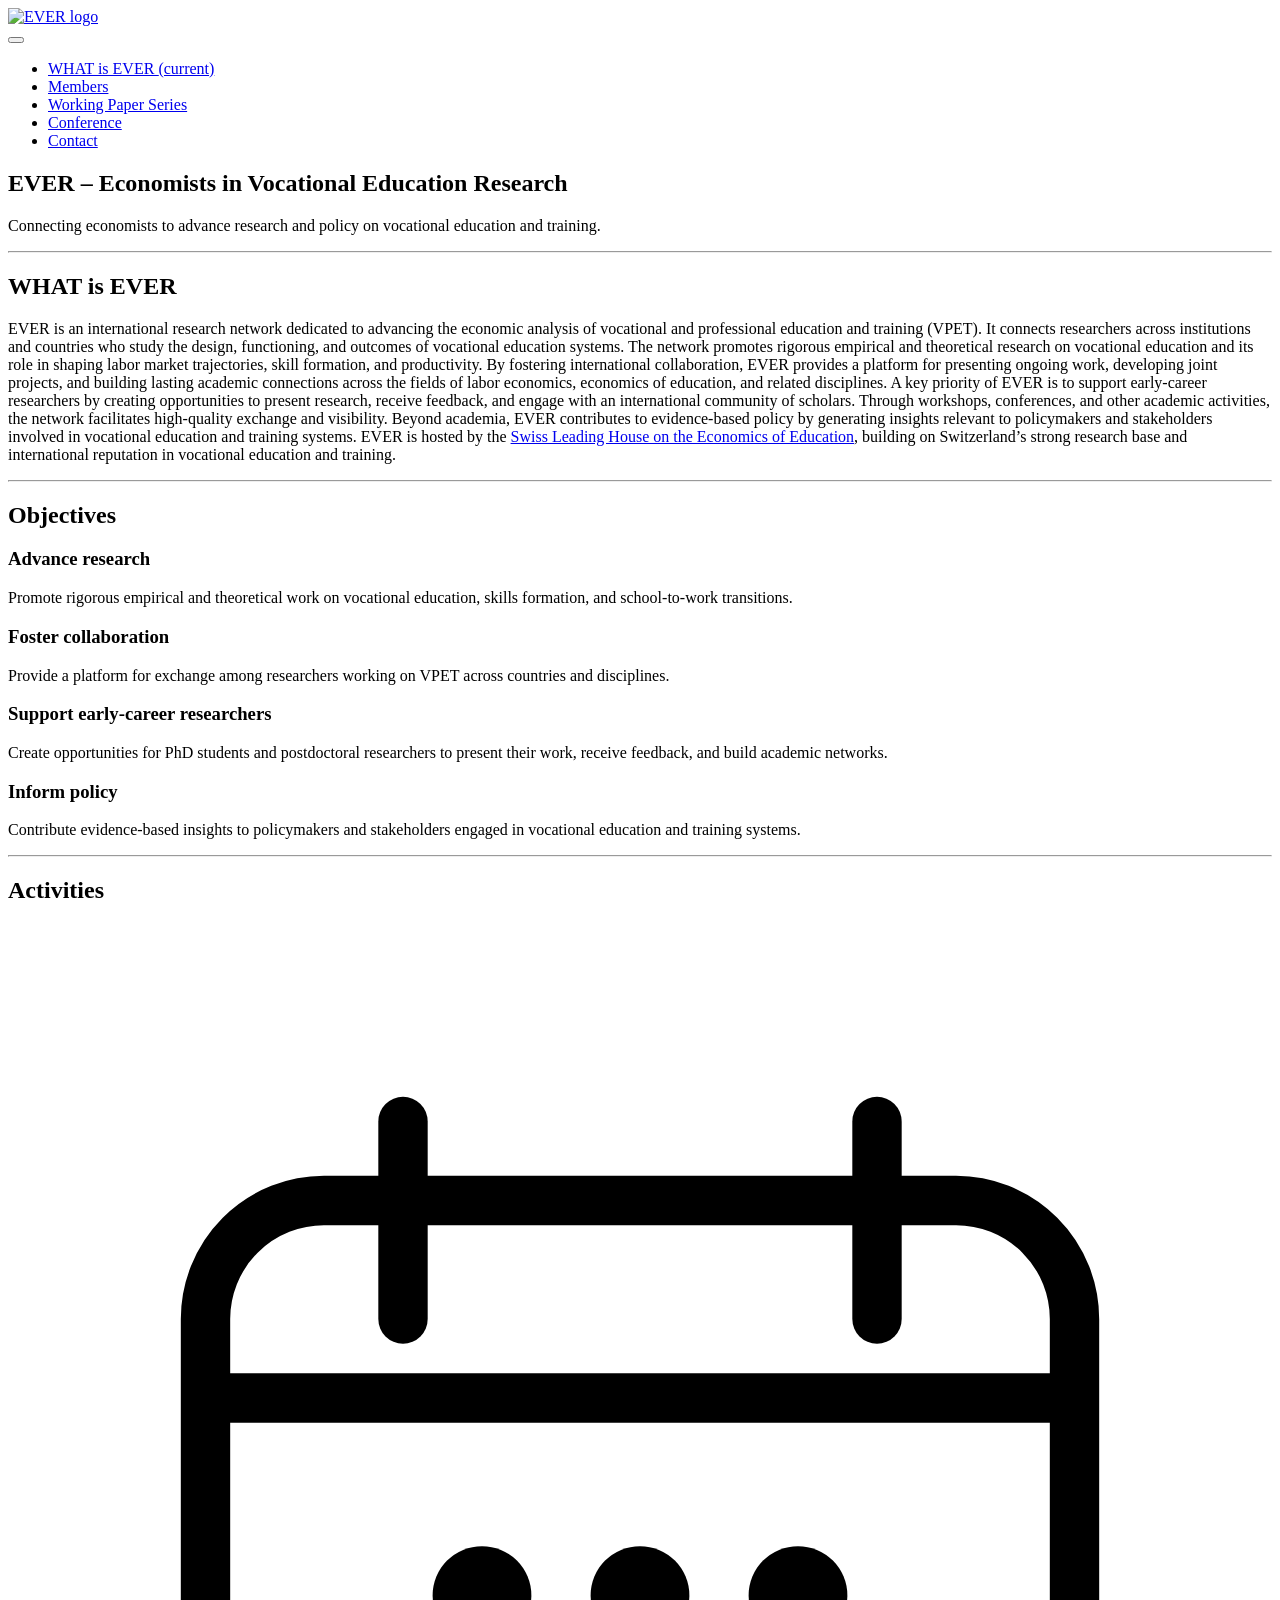
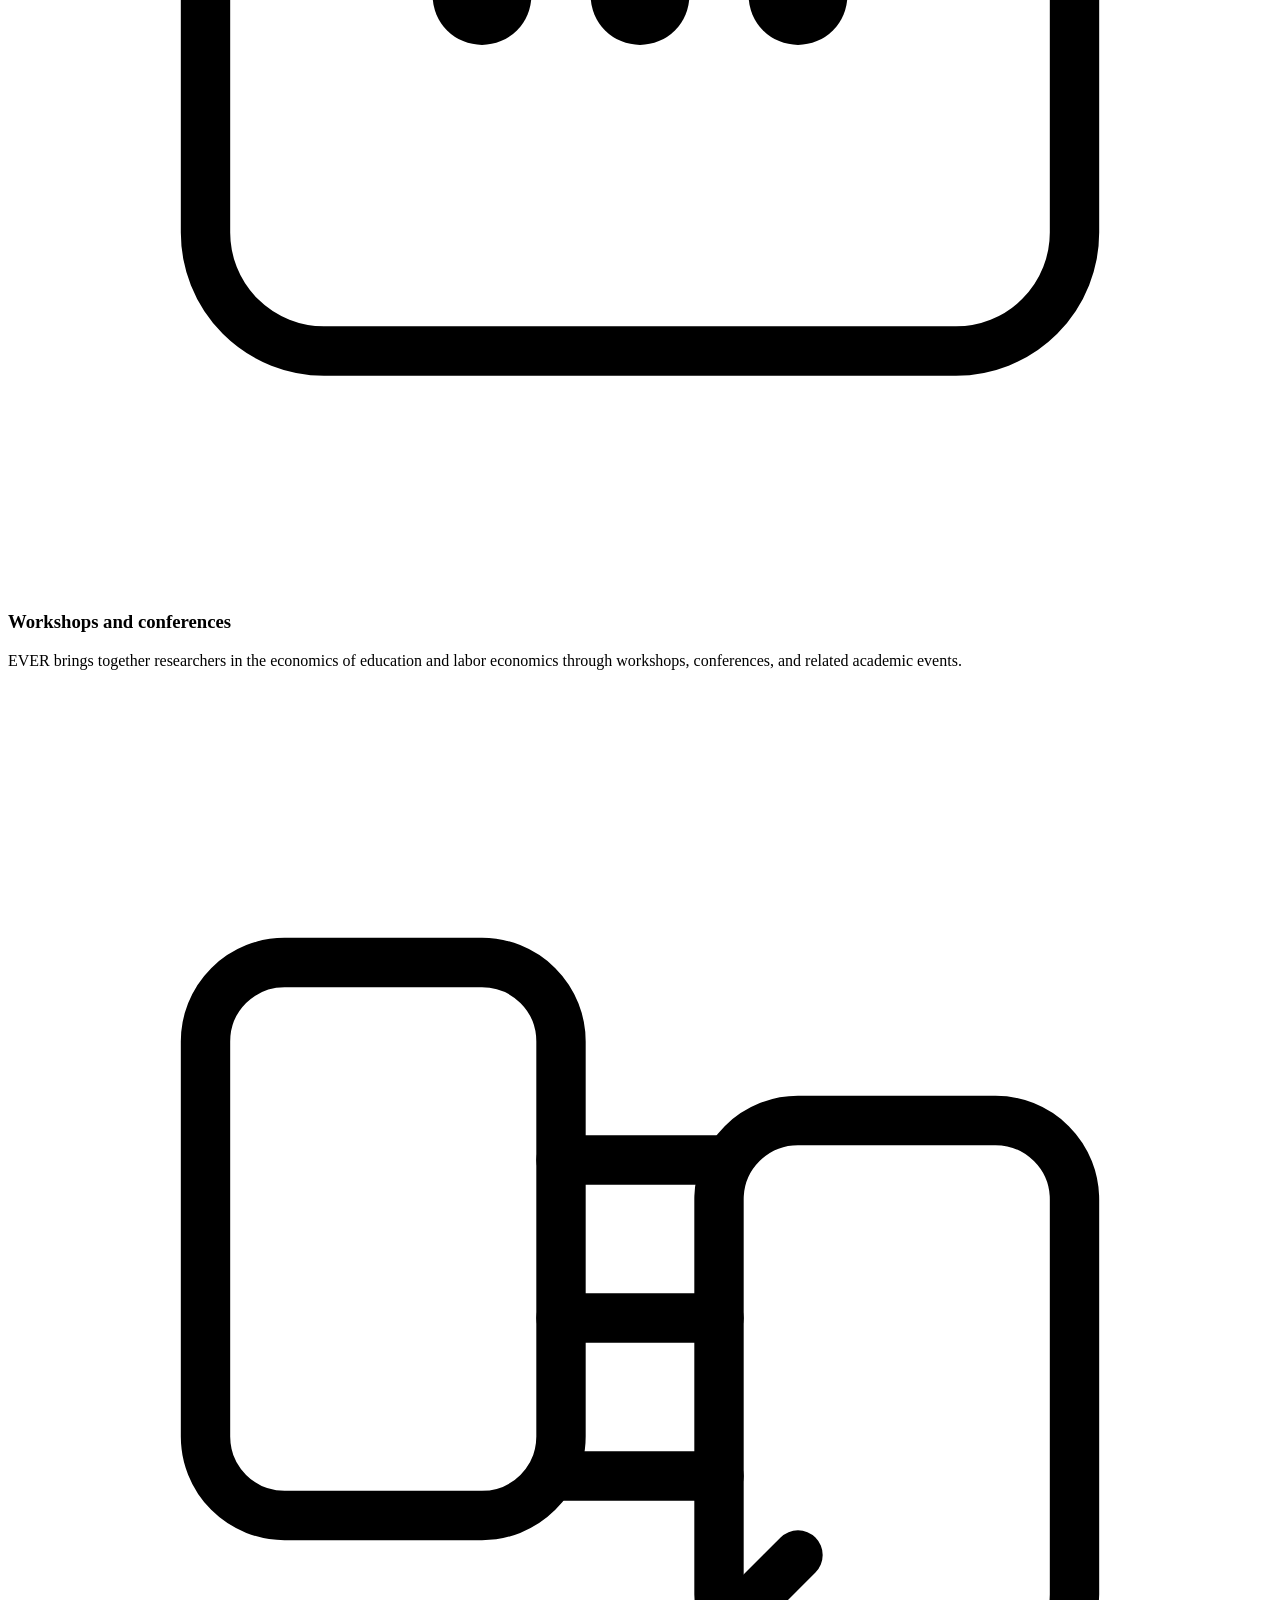
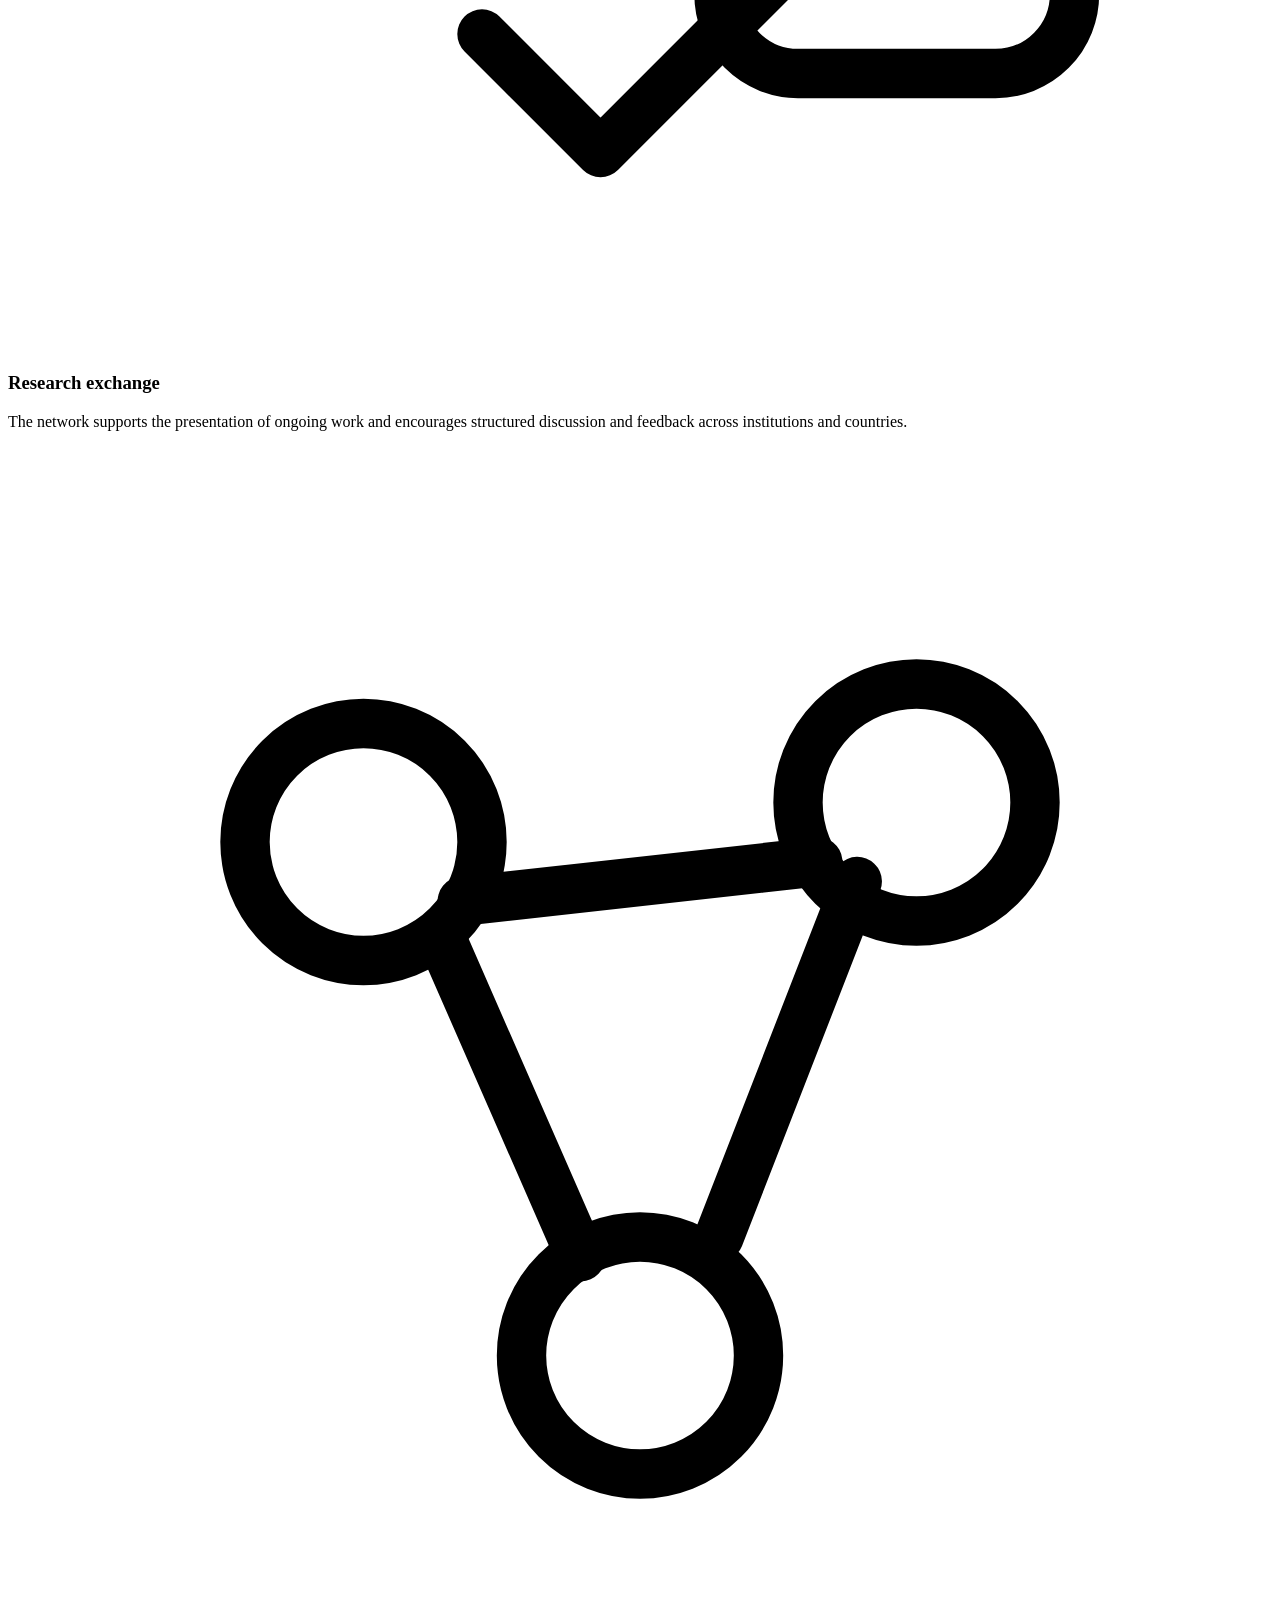
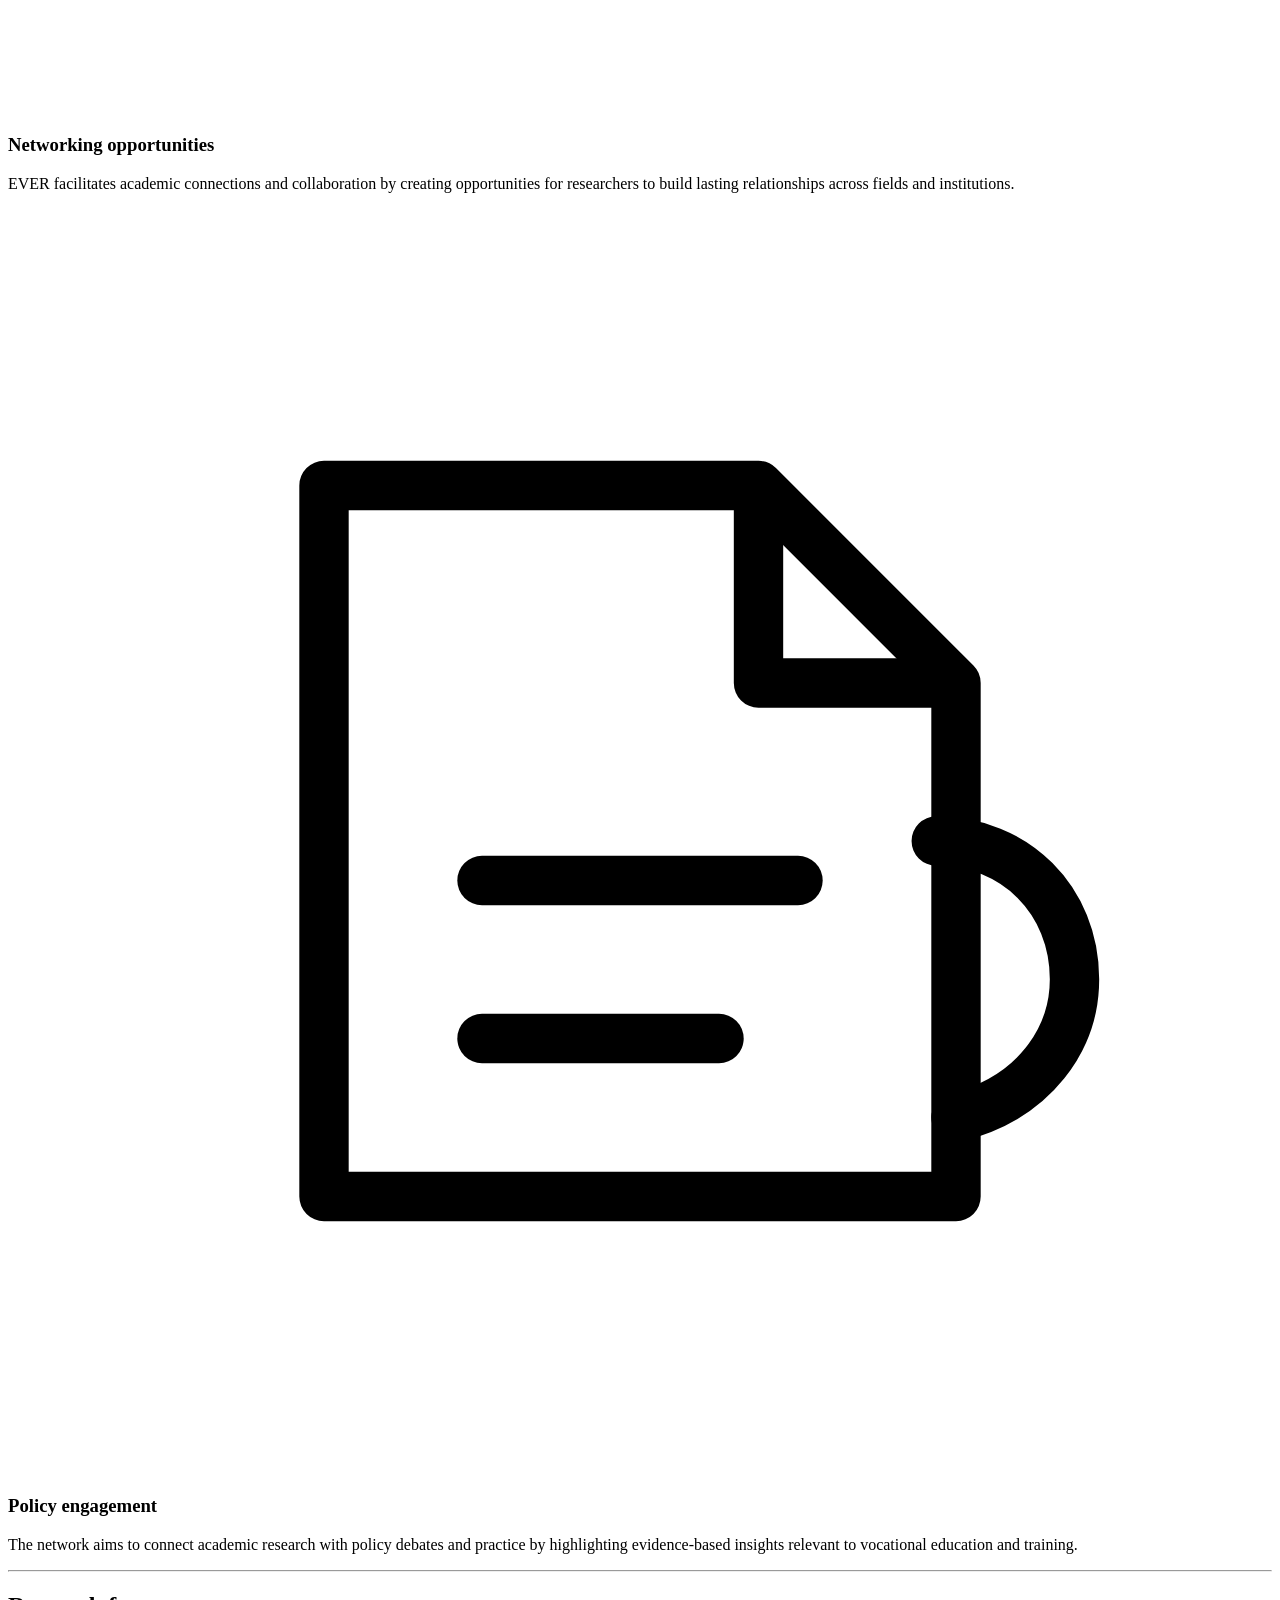
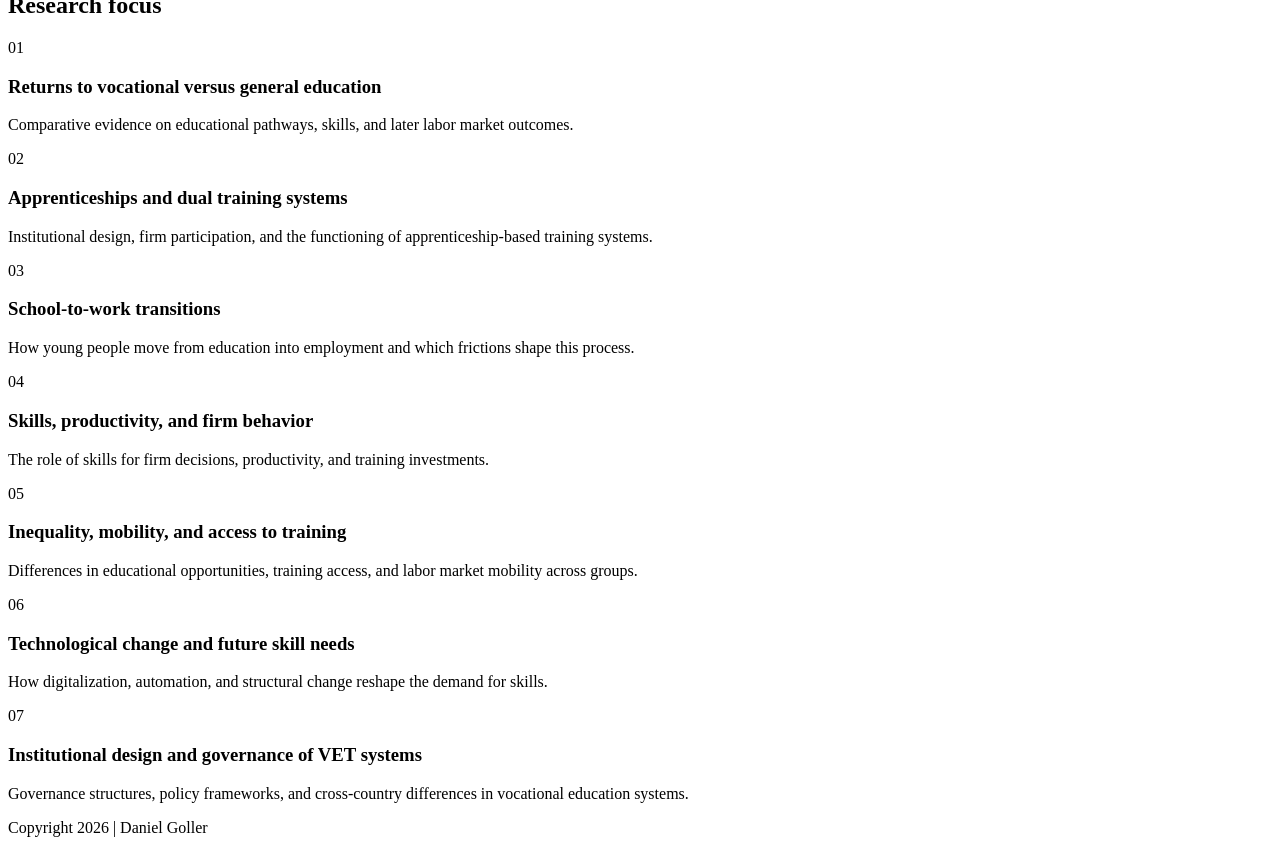
==== index.html @ 2a8c626b "Update 06052026" ====
<!DOCTYPE html>
<html lang="en">
<head>
  <meta charset="UTF-8">
  <meta name="viewport" content="width=device-width, initial-scale=1.0">
  <meta http-equiv="X-UA-Compatible" content="ie=edge">

  <title>EVER - Economists in Vocational Education Research</title>

  <link href="https://fonts.googleapis.com/css?family=Open+Sans:300,400" rel="stylesheet" />
  <link href="https://fonts.googleapis.com/css2?family=DM+Sans:wght@400&family=Sora:wght@600&display=swap" rel="stylesheet">

  <link href="css/bootstrap.min.css" rel="stylesheet" />
  <link href="fontawesome/css/all.min.css" rel="stylesheet" />
  <link href="css/fonts.css" rel="stylesheet" />
</head>

<body>
  <div class="tm-container">
    <div>
      <div class="tm-row pt-4">
        <div class="tm-col-left">
         <div class="tm-site-header">
  <a href="index.html" aria-label="EVER homepage">
    <img src="img/EVER_logo.svg" alt="EVER logo" class="tm-logo-img">
  </a>
</div>
        </div>

        <div class="tm-col-right">
          <nav class="navbar navbar-expand-lg" id="tm-main-nav">
            <button class="navbar-toggler toggler-example mr-0 ml-auto" type="button"
              data-toggle="collapse" data-target="#navbar-nav" aria-controls="navbar-nav"
              aria-expanded="false" aria-label="Toggle navigation">
              <span><i class="fas fa-bars"></i></span>
            </button>

            <div class="collapse navbar-collapse tm-nav" id="navbar-nav">
              <ul class="navbar-nav text-uppercase">
                <li class="nav-item active">
                  <a class="nav-link tm-nav-link nav-mixedcase" href="#">
                    WHAT is EVER <span class="sr-only">(current)</span>
                  </a>
                </li>

                <li class="nav-item">
                  <a class="nav-link tm-nav-link" href="member.html">Members</a>
                </li>

                <li class="nav-item">
                  <a class="nav-link tm-nav-link" href="research.html">Working Paper Series</a>
                </li>

                <li class="nav-item">
                  <a class="nav-link tm-nav-link" href="conference.html">Conference</a>
                </li>

                <li class="nav-item">
                  <a class="nav-link tm-nav-link" href="contact.html">Contact</a>
                </li>
              </ul>
            </div>
          </nav>
        </div>
      </div>

      <div class="tm-row">
        <div class="tm-col-left"></div>

        <main class="tm-col-right">
          <section class="tm-content">
            <h2 class="mb-5 tm-content-title">EVER – Economists in Vocational Education Research</h2>

            <p class="mb-5">
              Connecting economists to advance research and policy on vocational education and training.
            </p>

            <hr class="mb-5">

            <h1 class="mb-5 tm-content-title">WHAT is EVER</h1>

            <p class="mb-5">
              EVER is an international research network dedicated to advancing the economic analysis of vocational and professional education and training (VPET). It connects researchers across institutions and countries who study the design, functioning, and outcomes of vocational education systems. The network promotes rigorous empirical and theoretical research on vocational education and its role in shaping labor market trajectories, skill formation, and productivity. By fostering international collaboration, EVER provides a platform for presenting ongoing work, developing joint projects, and building lasting academic connections across the fields of labor economics, economics of education, and related disciplines. A key priority of EVER is to support early-career researchers by creating opportunities to present research, receive feedback, and engage with an international community of scholars. Through workshops, conferences, and other academic activities, the network facilitates high-quality exchange and visibility. Beyond academia, EVER contributes to evidence-based policy by generating insights relevant to policymakers and stakeholders involved in vocational education and training systems. EVER is hosted by the <a href="https://www.educationeconomics.uzh.ch/de.html" target="_blank" rel="noopener noreferrer"> Swiss Leading House on the Economics of Education</a>, building on Switzerland’s strong research base and international reputation in vocational education and training.
            </p>

            <hr class="mb-5">

            <h1 class="mb-5 tm-content-title">Objectives</h1>

            <div class="objectives-grid mb-5">
              <div class="objective-card" tabindex="0">
                <div class="objective-card-inner">
                  <div class="objective-card-front">
                    <h3>Advance research</h3>
                  </div>
                  <div class="objective-card-back">
                    <p>Promote rigorous empirical and theoretical work on vocational education, skills formation, and school-to-work transitions.</p>
                  </div>
                </div>
              </div>

              <div class="objective-card" tabindex="0">
                <div class="objective-card-inner">
                  <div class="objective-card-front">
                    <h3>Foster collaboration</h3>
                  </div>
                  <div class="objective-card-back">
                    <p>Provide a platform for exchange among researchers working on VPET across countries and disciplines.</p>
                  </div>
                </div>
              </div>

              <div class="objective-card" tabindex="0">
                <div class="objective-card-inner">
                  <div class="objective-card-front">
                    <h3>Support early-career researchers</h3>
                  </div>
                  <div class="objective-card-back">
                    <p>Create opportunities for PhD students and postdoctoral researchers to present their work, receive feedback, and build academic networks.</p>
                  </div>
                </div>
              </div>

              <div class="objective-card" tabindex="0">
                <div class="objective-card-inner">
                  <div class="objective-card-front">
                    <h3>Inform policy</h3>
                  </div>
                  <div class="objective-card-back">
                    <p>Contribute evidence-based insights to policymakers and stakeholders engaged in vocational education and training systems.</p>
                  </div>
                </div>
              </div>
            </div>

            <hr class="mb-5">

            <h1 class="mb-5 tm-content-title">Activities</h1>

            <div class="activities-list mb-5">
              <div class="activity-item">
                <div class="activity-icon" aria-hidden="true">
                  <svg viewBox="0 0 64 64" class="activity-svg" xmlns="http://www.w3.org/2000/svg">
                    <rect x="10" y="14" width="44" height="38" rx="6" fill="none" stroke="currentColor" stroke-width="2.5"/>
                    <line x1="10" y1="24" x2="54" y2="24" stroke="currentColor" stroke-width="2.5"/>
                    <line x1="20" y1="10" x2="20" y2="20" stroke="currentColor" stroke-width="2.5" stroke-linecap="round"/>
                    <line x1="44" y1="10" x2="44" y2="20" stroke="currentColor" stroke-width="2.5" stroke-linecap="round"/>
                    <circle cx="24" cy="34" r="2.5" fill="currentColor"/>
                    <circle cx="32" cy="34" r="2.5" fill="currentColor"/>
                    <circle cx="40" cy="34" r="2.5" fill="currentColor"/>
                  </svg>
                </div>

                <div class="activity-text">
                  <h3 class="activity-title">Workshops and conferences</h3>
                  <p class="activity-description">
                    EVER brings together researchers in the economics of education and labor economics through workshops, conferences, and related academic events.
                  </p>
                </div>
              </div>

              <div class="activity-item">
                <div class="activity-icon" aria-hidden="true">
                  <svg viewBox="0 0 64 64" class="activity-svg" xmlns="http://www.w3.org/2000/svg">
                    <rect x="10" y="14" width="18" height="28" rx="4" fill="none" stroke="currentColor" stroke-width="2.5"/>
                    <rect x="36" y="22" width="18" height="28" rx="4" fill="none" stroke="currentColor" stroke-width="2.5"/>
                    <path d="M28 24h8M28 32h8M28 40h8" stroke="currentColor" stroke-width="2.5" stroke-linecap="round"/>
                    <path d="M24 48l6 6 10-10" fill="none" stroke="currentColor" stroke-width="2.5" stroke-linecap="round" stroke-linejoin="round"/>
                  </svg>
                </div>

                <div class="activity-text">
                  <h3 class="activity-title">Research exchange</h3>
                  <p class="activity-description">
                    The network supports the presentation of ongoing work and encourages structured discussion and feedback across institutions and countries.
                  </p>
                </div>
              </div>

              <div class="activity-item">
                <div class="activity-icon" aria-hidden="true">
                  <svg viewBox="0 0 64 64" class="activity-svg" xmlns="http://www.w3.org/2000/svg">
                    <circle cx="18" cy="20" r="6" fill="none" stroke="currentColor" stroke-width="2.5"/>
                    <circle cx="46" cy="18" r="6" fill="none" stroke="currentColor" stroke-width="2.5"/>
                    <circle cx="32" cy="46" r="6" fill="none" stroke="currentColor" stroke-width="2.5"/>
                    <path d="M23 23l18-2M22 25l7 16M43 22l-7 18" fill="none" stroke="currentColor" stroke-width="2.5" stroke-linecap="round"/>
                  </svg>
                </div>

                <div class="activity-text">
                  <h3 class="activity-title">Networking opportunities</h3>
                  <p class="activity-description">
                    EVER facilitates academic connections and collaboration by creating opportunities for researchers to build lasting relationships across fields and institutions.
                  </p>
                </div>
              </div>

              <div class="activity-item">
                <div class="activity-icon" aria-hidden="true">
                  <svg viewBox="0 0 64 64" class="activity-svg" xmlns="http://www.w3.org/2000/svg">
                    <path d="M16 14h22l10 10v26H16z" fill="none" stroke="currentColor" stroke-width="2.5" stroke-linejoin="round"/>
                    <path d="M38 14v10h10" fill="none" stroke="currentColor" stroke-width="2.5" stroke-linejoin="round"/>
                    <line x1="24" y1="34" x2="40" y2="34" stroke="currentColor" stroke-width="2.5" stroke-linecap="round"/>
                    <line x1="24" y1="42" x2="36" y2="42" stroke="currentColor" stroke-width="2.5" stroke-linecap="round"/>
                    <path d="M48 46c4-1 6-4 6-7 0-4-3-7-7-7" fill="none" stroke="currentColor" stroke-width="2.5" stroke-linecap="round"/>
                  </svg>
                </div>

                <div class="activity-text">
                  <h3 class="activity-title">Policy engagement</h3>
                  <p class="activity-description">
                    The network aims to connect academic research with policy debates and practice by highlighting evidence-based insights relevant to vocational education and training.
                  </p>
                </div>
              </div>
            </div>

            <hr class="mb-5">

            <h1 class="mb-5 tm-content-title">Research focus</h1>

            <div class="research-focus-grid mb-5">
              <div class="research-focus-card">
                <div class="research-focus-number">01</div>
                <h3 class="research-focus-title">Returns to vocational versus general education</h3>
                <p class="research-focus-text">Comparative evidence on educational pathways, skills, and later labor market outcomes.</p>
              </div>

              <div class="research-focus-card">
                <div class="research-focus-number">02</div>
                <h3 class="research-focus-title">Apprenticeships and dual training systems</h3>
                <p class="research-focus-text">Institutional design, firm participation, and the functioning of apprenticeship-based training systems.</p>
              </div>

              <div class="research-focus-card">
                <div class="research-focus-number">03</div>
                <h3 class="research-focus-title">School-to-work transitions</h3>
                <p class="research-focus-text">How young people move from education into employment and which frictions shape this process.</p>
              </div>

              <div class="research-focus-card">
                <div class="research-focus-number">04</div>
                <h3 class="research-focus-title">Skills, productivity, and firm behavior</h3>
                <p class="research-focus-text">The role of skills for firm decisions, productivity, and training investments.</p>
              </div>

              <div class="research-focus-card">
                <div class="research-focus-number">05</div>
                <h3 class="research-focus-title">Inequality, mobility, and access to training</h3>
                <p class="research-focus-text">Differences in educational opportunities, training access, and labor market mobility across groups.</p>
              </div>

              <div class="research-focus-card">
                <div class="research-focus-number">06</div>
                <h3 class="research-focus-title">Technological change and future skill needs</h3>
                <p class="research-focus-text">How digitalization, automation, and structural change reshape the demand for skills.</p>
              </div>

              <div class="research-focus-card">
                <div class="research-focus-number">07</div>
                <h3 class="research-focus-title">Institutional design and governance of VET systems</h3>
                <p class="research-focus-text">Governance structures, policy frameworks, and cross-country differences in vocational education systems.</p>
              </div>
            </div>
          </section>
        </main>
      </div>
    </div>

    <div class="tm-row">
      <div class="tm-col-left text-center"></div>

      <div class="tm-col-right tm-col-footer">
        <footer class="tm-site-footer text-right">
          <p class="mb-0">Copyright 2026 | Daniel Goller</p>
        </footer>
      </div>
    </div>

    <!-- Diagonal background design -->
    <div class="tm-bg">
      <div class="tm-bg-left"></div>
      <div class="tm-bg-right"></div>
    </div>
  </div>

  <script src="js/jquery-3.4.1.min.js"></script>
  <script src="js/bootstrap.min.js"></script>
  <script src="js/jquery.backstretch.min.js"></script>
  <script src="js/bgscript.js"></script>
</body>
</html>
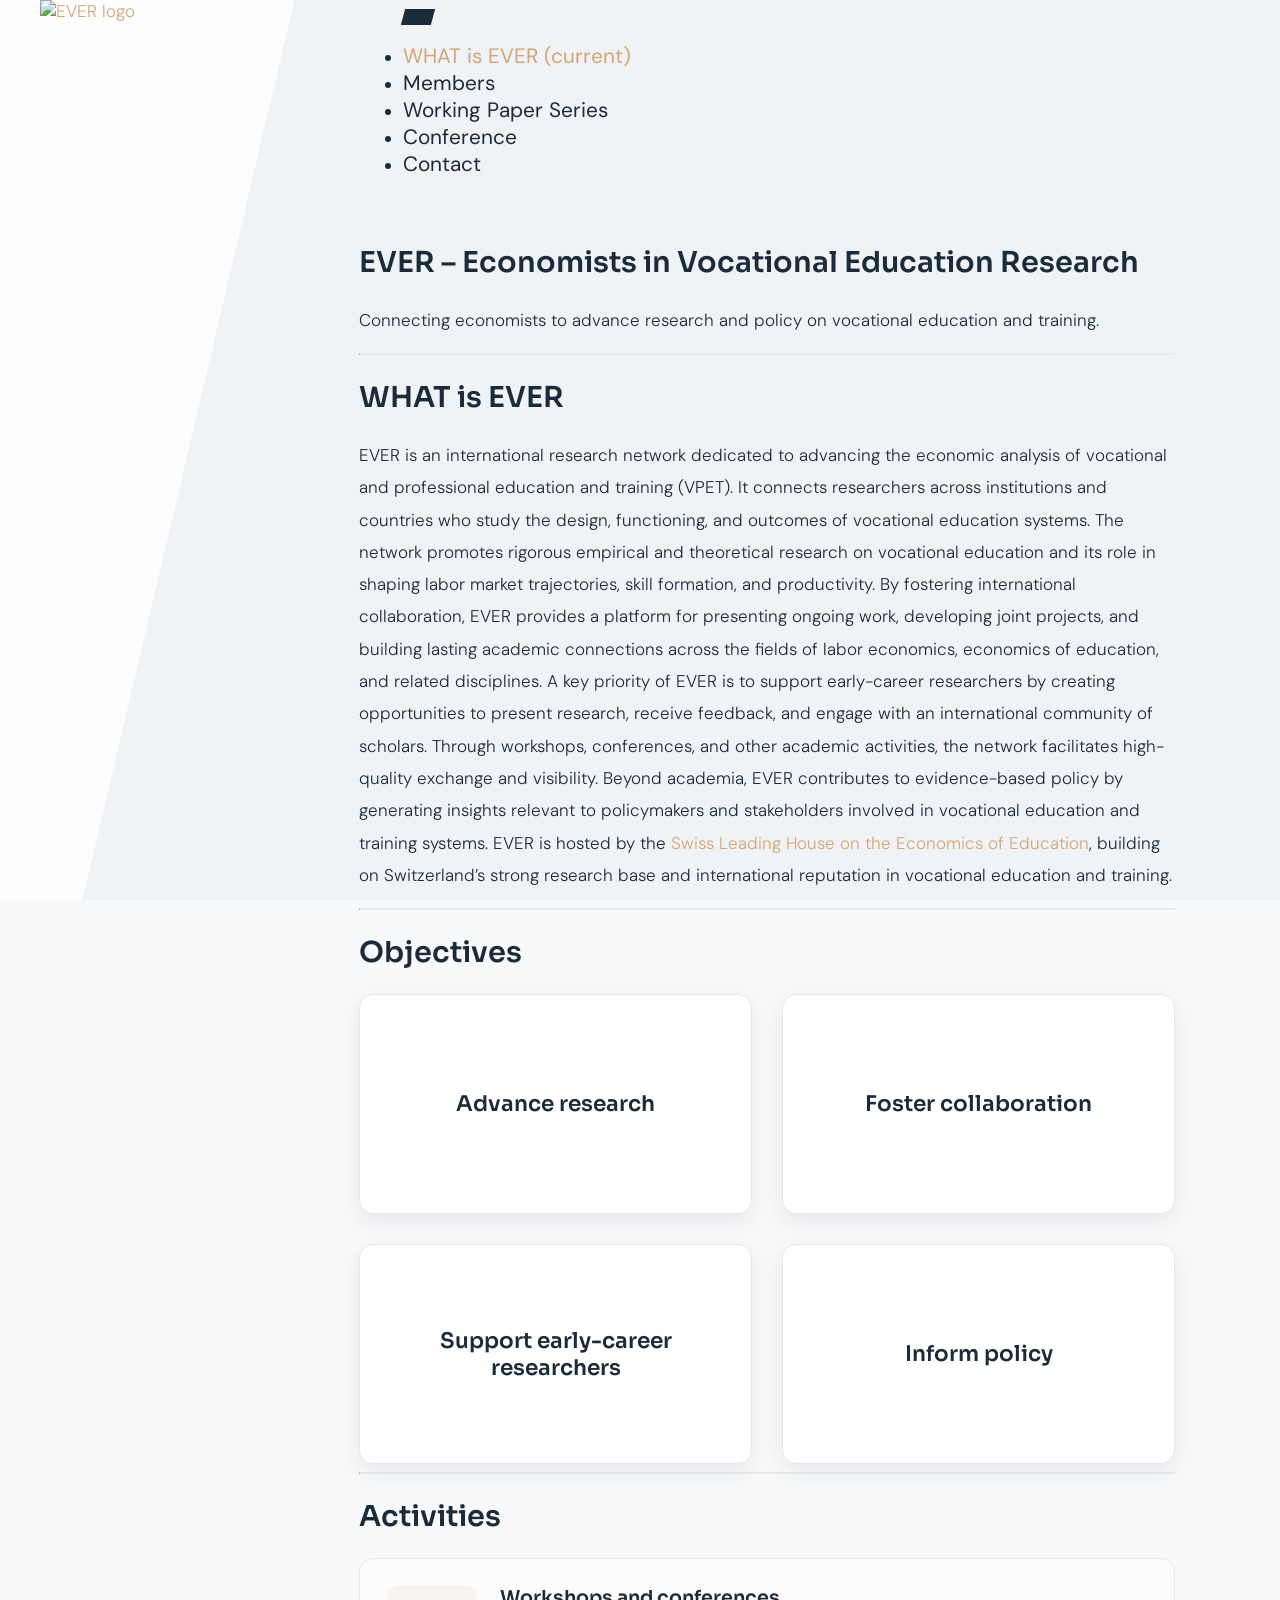
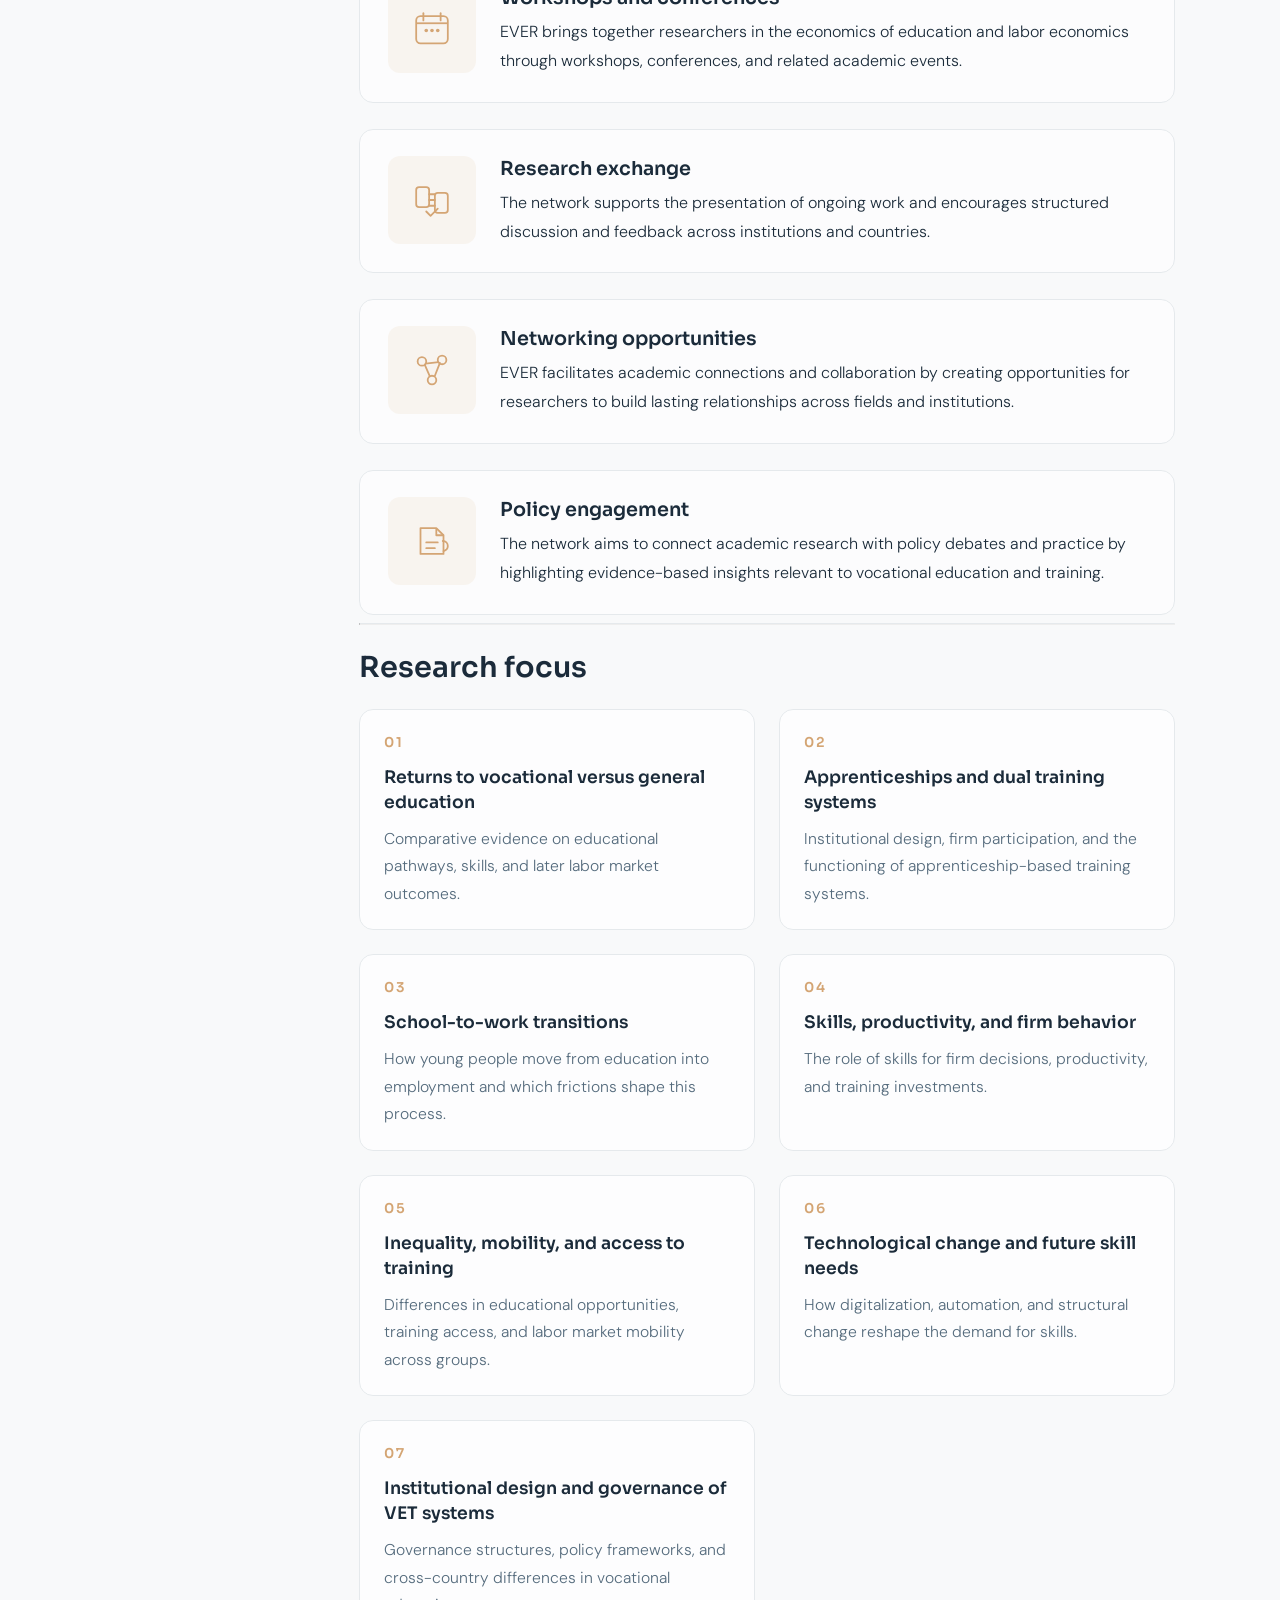
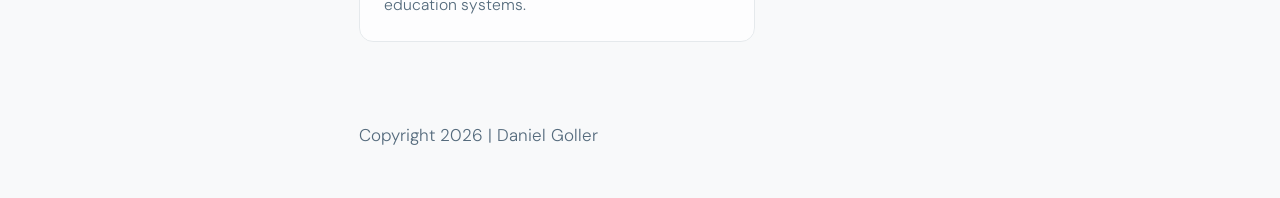
==== commit 254ceb64: "index.html" ====
--- a/index.html
+++ b/index.html
@@ -13,6 +13,24 @@
   <link href="css/bootstrap.min.css" rel="stylesheet" />
   <link href="fontawesome/css/all.min.css" rel="stylesheet" />
   <link href="css/fonts.css" rel="stylesheet" />
+  <!-- Google tag (gtag.js) -->
+
+    <script async src="https://www.googletagmanager.com/gtag/js?id=G-6NKSEMN4CJ"></script>
+    
+    <script>
+    
+      window.dataLayer = window.dataLayer || [];
+    
+      function gtag(){dataLayer.push(arguments);}
+    
+      gtag('js', new Date());
+    
+    
+    
+      gtag('config', 'G-6NKSEMN4CJ');
+    
+    </script>
+
 </head>
 
 <body>
@@ -22,7 +40,7 @@
         <div class="tm-col-left">
          <div class="tm-site-header">
   <a href="index.html" aria-label="EVER homepage">
-    <img src="img/EVER_logo.svg" alt="EVER logo" class="tm-logo-img">
+    <img src="img/ever_logo.svg" alt="EVER logo" class="tm-logo-img">
   </a>
 </div>
         </div>
@@ -289,4 +307,4 @@
   <script src="js/jquery.backstretch.min.js"></script>
   <script src="js/bgscript.js"></script>
 </body>
-</html>+</html>
--- a/css/fonts.css
+++ b/css/fonts.css
@@ -0,0 +1,610 @@
+/*
+
+Daniel Goller, Ph.D.
+16.04.2026
+
+*/
+
+html {
+    overflow-y: scroll;
+    scrollbar-gutter: stable;
+}
+
+body {
+    margin: 0;
+    overflow-x: hidden;
+}
+
+:root {
+    --oxford-blue: #1B2B3A;
+    --sand-gold: #D4A574;
+    --light-bg: #FDFDFD;
+    --muted-blue: #556B7D;
+    --border-color: #E5E9EC;
+    --transition-speed: 0.3s;
+}
+
+body {
+    font-family: 'DM Sans', 'Open Sans', Arial, sans-serif;
+    font-size: 17px;
+    font-weight: 300;
+    overflow-x: hidden;
+    color: var(--oxford-blue);
+    background-color: var(--light-bg);
+    margin: 0;
+}
+
+/* --- INTERAZIONI LINK --- */
+a { 
+    transition: all var(--transition-speed) ease; 
+    text-decoration: none;
+    color: var(--sand-gold);
+}
+
+a:hover { 
+    color: var(--oxford-blue);
+    text-decoration: none;
+}
+
+ul { padding: 0; }
+button:focus { outline: none; }
+p { line-height: 1.9; }
+
+/* --- NAVIGAZIONE (Effetti ripristinati) --- */
+.navbar-toggler {
+    padding: 8px 15px;
+    border: 0;
+    border-radius: 0;
+    transform: skewX(-15deg);
+    background-color: var(--oxford-blue);
+    color: white;
+    transition: background-color var(--transition-speed);
+}
+
+.navbar-toggler:hover {
+    background-color: var(--sand-gold);
+}
+
+.navbar-expand-lg .navbar-nav .tm-nav-link {
+    font-size: 1.3rem;
+    font-weight: 400;
+    color: var(--oxford-blue);    
+    padding-bottom: 30px;
+    transition: color var(--transition-speed);
+}
+
+.nav-item.active .tm-nav-link,
+.nav-item:hover .tm-nav-link {
+    color: var(--sand-gold) !important;
+}
+
+body {
+    font-family: 'DM Sans', 'Open Sans', Arial, sans-serif;
+    font-size: 17px;
+    font-weight: 300;
+    overflow-x: hidden;
+    color: var(--oxford-blue);
+    background-color: #F8F9FA;
+    margin: 0;
+}
+
+html {
+    overflow-y: scroll;
+}
+
+.tm-bg {
+    position: fixed;
+    top: 0;
+    left: 0;
+    width: 100vw;
+    height: 100dvh;
+    z-index: -1000;
+    pointer-events: none;
+    overflow: hidden;
+    background:#F0F3F6;
+}
+
+.tm-bg::before {
+    content: "";
+    position: absolute;
+    top: 0;
+    left: 0;
+    width: 23vw;
+    height: 100dvh;
+    background: var(--light-bg);
+    clip-path: polygon(0 0, 100% 0, 28% 100%, 0 100%);
+}
+
+.tm-bg::after {
+    content: "";
+    position: absolute;
+    top: 0;
+    left: 23vw;
+    width: 4vw;
+    height: 100dvh;
+    background: #F0F3F6;
+    clip-path: polygon(0 0, 100% 0, 28% 100%, 0 100%);
+}
+
+.tm-bg-left,
+.tm-bg-right {
+    display: none !important;
+}
+
+.tm-container {
+    width: 100%;
+    min-height: 100vh;
+    position: relative;
+    display: flex;
+    flex-direction: column;
+    justify-content: space-between;  
+}
+
+.tm-row { display: flex; width: 100%; }
+
+.tm-col-left {
+    width: 20%;
+    padding-left: 40px;  
+    padding-right: 40px;
+}
+
+.tm-col-right {
+    width: 80%;
+    padding-left: 70px;
+    padding-right: 70px;
+}
+
+.tm-content {
+    margin-top: 50px;
+    padding-right: 20px;
+}
+
+.tm-content-title { 
+    font-family: 'Sora', sans-serif;
+    font-size: 1.8rem; 
+    color: var(--oxford-blue);
+    font-weight: 600;
+}
+
+hr { border-top: 1px solid var(--border-color); }
+
+.btn-cv {
+    background-color: var(--sand-gold);
+    color: white;
+    border: 1px solid var(--sand-gold);
+    font-weight: 400;
+    padding: 12px 30px;
+    display: inline-block;
+    transition: all var(--transition-speed);
+}
+
+.btn-cv:hover {
+    background-color: var(--oxford-blue);
+    border-color: var(--oxford-blue);
+    color: white;
+    transform: translateY(-2px);
+}
+
+.tm-logo-img {
+    display: block;
+    width: 375px;
+    max-width: 100%;
+    height: auto;
+}
+
+/* --- MEMBER PAGE --- */
+.member-grid {
+    display: grid;
+    grid-template-columns: repeat(auto-fill, minmax(220px, 1fr)) !important;
+    gap: 60px 40px !important;
+    width: 100%;
+    margin-top: 40px;
+}
+
+.member-card {
+    display: flex;
+    flex-direction: column;
+}
+
+.member-photo {
+    width: 100%;
+    max-width: 220px;
+    height: 240px;
+    object-fit: contain;
+    object-position: center;
+    background: white;
+    margin-bottom: 15px;
+    border: 1px solid var(--border-color);
+    transition: transform var(--transition-speed);
+}
+
+.member-card:hover .member-photo {
+    transform: scale(1.03); /* Effetto zoom sottile */
+}
+
+.member-name {
+    font-family: 'Sora', sans-serif;
+    font-size: 1.1rem;
+    font-weight: 600;
+    color: var(--oxford-blue);
+}
+
+.member-role {
+    color: var(--sand-gold);
+    font-weight: 600;
+    font-size: 0.9rem;
+}
+
+/* --- FOOTER --- */
+.tm-site-footer {
+    padding: 60px 0 30px;
+    color: var(--muted-blue);
+}
+
+.tm-text-link { color: var(--oxford-blue); font-weight: 600; }
+.tm-text-link:hover { color: var(--sand-gold); }
+
+.research-page {
+    width: 100%;
+    max-width: 1100px;
+}
+
+.repec-embed-wrapper {
+    width: 100%;
+    max-width: 900px;
+    margin-top: 1.5rem;
+    background: white;
+    overflow: hidden;
+}
+
+.repec-embed {
+    display: block;
+    width: 100%;
+    height: 820px;
+    border: 0;
+}
+
+.nav-mixedcase {
+    text-transform: none !important;
+}
+
+.objectives-grid {
+    display: grid;
+    grid-template-columns: repeat(2, minmax(260px, 1fr));
+    gap: 30px;
+    width: 100%;
+    max-width: 1000px;
+}
+
+.objective-card {
+    perspective: 1200px;
+    min-height: 220px;
+}
+
+.objective-card-inner {
+    position: relative;
+    width: 100%;
+    height: 100%;
+    min-height: 220px;
+    transition: transform 0.7s ease;
+    transform-style: preserve-3d;
+}
+
+.objective-card:hover .objective-card-inner,
+.objective-card:focus-within .objective-card-inner,
+.objective-card:focus .objective-card-inner {
+    transform: rotateY(180deg);
+}
+
+.objective-card-front,
+.objective-card-back {
+    position: absolute;
+    inset: 0;
+    display: flex;
+    align-items: center;
+    justify-content: center;
+    padding: 28px;
+    border-radius: 14px;
+    backface-visibility: hidden;
+    -webkit-backface-visibility: hidden;
+    box-shadow: 0 8px 22px rgba(27, 43, 58, 0.08);
+}
+
+.objective-card-front {
+    background: white;
+    border: 1px solid var(--border-color);
+    text-align: center;
+}
+
+.objective-card-front h3 {
+    margin: 0;
+    font-family: 'Sora', sans-serif;
+    font-size: 1.35rem;
+    font-weight: 600;
+    color: var(--oxford-blue);
+}
+
+.objective-card-back {
+    background: var(--oxford-blue);
+    color: white;
+    transform: rotateY(180deg);
+    text-align: left;
+}
+
+.objective-card-back p {
+    margin: 0;
+    line-height: 1.7;
+    font-size: 1rem;
+}
+
+@media (max-width: 768px) {
+    .objectives-grid {
+        grid-template-columns: 1fr;
+    }
+}
+
+.activities-list {
+    width: 100%;
+    max-width: 1050px;
+    display: flex;
+    flex-direction: column;
+    gap: 26px;
+}
+
+.activity-item {
+    display: grid;
+    grid-template-columns: 88px 1fr;
+    gap: 24px;
+    align-items: start;
+    padding: 26px 28px;
+    background: rgba(255, 255, 255, 0.55);
+    border: 1px solid var(--border-color);
+    border-radius: 14px;
+}
+
+.activity-icon {
+    width: 88px;
+    height: 88px;
+    display: flex;
+    align-items: center;
+    justify-content: center;
+    color: var(--sand-gold);
+    background: rgba(212, 165, 116, 0.10);
+    border-radius: 12px;
+    flex-shrink: 0;
+}
+
+.activity-svg {
+    width: 46px;
+    height: 46px;
+    display: block;
+}
+
+.activity-text {
+    min-width: 0;
+}
+
+.activity-title {
+    margin: 0 0 8px 0;
+    font-family: 'Sora', sans-serif;
+    font-size: 1.2rem;
+    font-weight: 600;
+    color: var(--oxford-blue);
+}
+
+.activity-description {
+    margin: 0;
+    font-size: 1rem;
+    line-height: 1.8;
+    color: var(--oxford-blue);
+}
+
+@media (max-width: 768px) {
+    .activity-item {
+        grid-template-columns: 1fr;
+        gap: 18px;
+        padding: 22px;
+    }
+
+    .activity-icon {
+        width: 72px;
+        height: 72px;
+    }
+
+    .activity-svg {
+        width: 40px;
+        height: 40px;
+    }
+}
+
+.research-focus-grid {
+    width: 100%;
+    max-width: 1100px;
+    display: grid;
+    grid-template-columns: repeat(2, minmax(280px, 1fr));
+    gap: 24px;
+}
+
+.research-focus-card {
+    background: rgba(255, 255, 255, 0.7);
+    border: 1px solid var(--border-color);
+    border-radius: 14px;
+    padding: 24px 24px 22px 24px;
+    transition: transform var(--transition-speed), box-shadow var(--transition-speed);
+}
+
+.research-focus-card:hover {
+    transform: translateY(-3px);
+    box-shadow: 0 10px 24px rgba(27, 43, 58, 0.08);
+}
+
+.research-focus-number {
+    font-family: 'Sora', sans-serif;
+    font-size: 0.85rem;
+    font-weight: 600;
+    letter-spacing: 1.5px;
+    color: var(--sand-gold);
+    margin-bottom: 14px;
+}
+
+.research-focus-title {
+    margin: 0 0 10px 0;
+    font-family: 'Sora', sans-serif;
+    font-size: 1.08rem;
+    font-weight: 600;
+    line-height: 1.45;
+    color: var(--oxford-blue);
+}
+
+.research-focus-text {
+    margin: 0;
+    font-size: 0.98rem;
+    line-height: 1.75;
+    color: var(--muted-blue);
+}
+
+@media (max-width: 768px) {
+    .research-focus-grid {
+        grid-template-columns: 1fr;
+    }
+}
+
+.get-involved-grid {
+    width: 100%;
+    max-width: 1050px;
+    display: grid;
+    grid-template-columns: repeat(2, minmax(280px, 1fr));
+    gap: 24px;
+}
+
+.get-involved-card {
+    background: rgba(255, 255, 255, 0.72);
+    border: 1px solid var(--border-color);
+    border-radius: 14px;
+    padding: 24px;
+    display: flex;
+    flex-direction: column;
+    min-height: 220px;
+}
+
+.get-involved-title {
+    margin: 0 0 10px 0;
+    font-family: 'Sora', sans-serif;
+    font-size: 1.08rem;
+    font-weight: 600;
+    line-height: 1.4;
+    color: var(--oxford-blue);
+}
+
+.get-involved-text {
+    margin: 0 0 18px 0;
+    line-height: 1.75;
+    color: var(--muted-blue);
+    flex-grow: 1;
+}
+
+.get-involved-btn {
+    align-self: flex-start;
+    margin-top: auto;
+}
+
+.get-involved-note {
+    display: inline-block;
+    align-self: flex-start;
+    margin-top: auto;
+    padding: 8px 12px;
+    border-radius: 999px;
+    background: rgba(212, 165, 116, 0.10);
+    color: var(--sand-gold);
+    font-size: 0.92rem;
+    font-weight: 600;
+}
+
+@media (max-width: 768px) {
+    .get-involved-grid {
+        grid-template-columns: 1fr;
+    }
+}
+
+.tm-site-header {
+  display: flex;
+  align-items: flex-start;
+}
+
+.tm-site-header a {
+  display: inline-block;
+}
+
+.tm-logo-img {
+  display: block;
+  width: 408px;
+  height: 102px;
+  max-width: 100%;
+  object-fit: contain;
+}
+
+.conference-banner-wrap {
+    margin-top: 10px;
+    max-width: 900px;
+}
+
+.conference-banner-link {
+    display: inline-block;
+    width: 100%;
+}
+
+.conference-banner {
+    display: block;
+    width: 100%;
+    height: auto;
+    border-radius: 12px;
+    border: 1px solid var(--border-color);
+    transition: transform var(--transition-speed), box-shadow var(--transition-speed);
+}
+
+.conference-banner:hover {
+    transform: translateY(-2px);
+    box-shadow: 0 10px 24px rgba(27, 43, 58, 0.10);
+}
+
+.tm-logo-img-small {
+    width: 160px;
+}
+
+/* --- RESPONSIVE FIXES --- */
+@media (max-width: 992px) {    
+    .tm-col-left { width: 35%; }
+    .tm-col-right { width: 65%; padding-left: 50px; }
+}
+
+@media (max-width: 768px) {
+    .tm-row { flex-direction: column; }
+    .tm-col-left, .tm-col-right { width: 100%; padding: 30px; }
+    .tm-bg { display: none; }
+}
+
+.member-website {
+    margin-top: 6px;
+    display: inline-flex;
+    align-items: center;
+    gap: 0.35em;
+    width: fit-content;
+    color: var(--sand-gold);
+    font-size: 0.9rem;
+    font-weight: 600;
+}
+
+.member-website:hover {
+    color: var(--oxford-blue);
+    text-decoration: none;
+}
+
+.member-website-icon {
+    font-size: 0.8em;
+    line-height: 1;
+    transform: translateY(-1px);
+}
+
+.member-section + .member-section {
+    margin-top: 40px;
+}
